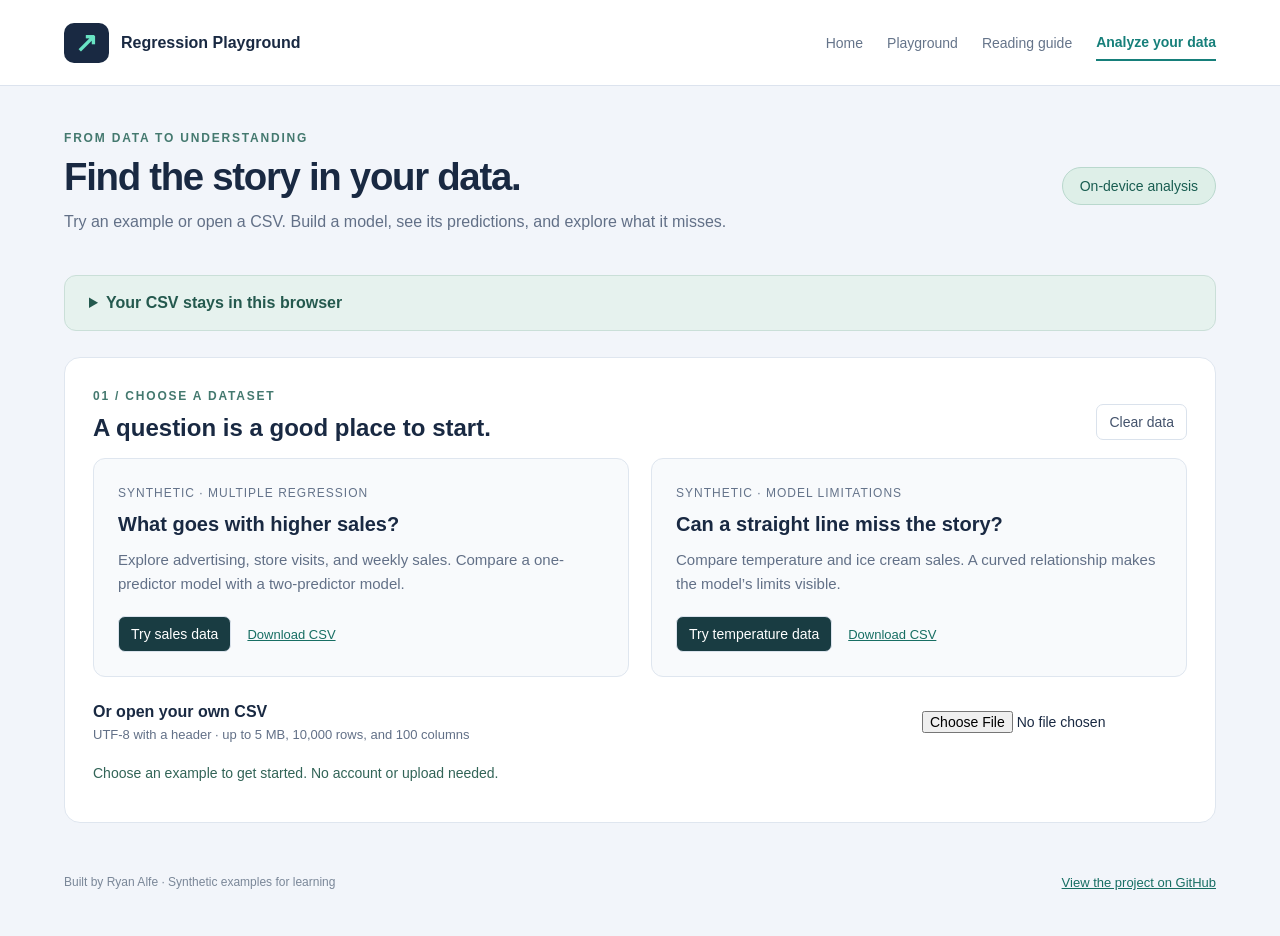
==== analyze.html @ 8134dee3 "new ui and privacy implementation with datasets" ====
<!doctype html>
<html lang="en">
<head>
  <meta charset="utf-8">
  <meta name="viewport" content="width=device-width, initial-scale=1">
  <meta http-equiv="Content-Security-Policy" content="default-src 'none'; script-src 'self'; style-src 'self'; img-src 'self' data:; font-src 'self'; connect-src 'none'; form-action 'none'; base-uri 'none'; object-src 'none'; worker-src 'none'">
  <meta name="referrer" content="no-referrer">
  <title>Analyze your data · Regression Playground · Ryan Alfe</title>
  <link rel="icon" href="data:,">
  <link rel="stylesheet" href="style.css">
  <link rel="stylesheet" href="analyze.css">
  <script src="analysis-core.js" defer></script>
  <script src="sample-data.js" defer></script>
  <script src="analyze.js" defer></script>
</head>
<body>
<header><a class="brand" href="index.html"><span class="mark">↗</span> Regression Playground</a><nav aria-label="Main navigation"><a href="index.html">Home</a><a href="playground.html">Playground</a><a href="playground.html#reading-guide">Reading guide</a><a href="analyze.html" aria-current="page">Analyze your data</a></nav></header>
<main class="analyzer">
  <section class="intro"><div><span class="eyebrow">FROM DATA TO UNDERSTANDING</span><h1>Find the story in your data.</h1><p>Try an example or open a CSV. Build a model, see its predictions, and explore what it misses.</p></div><span class="privacy-badge">On-device analysis</span></section>
  <details class="privacy"><summary>Your CSV stays in this browser</summary><p>Files are read and analyzed locally. This analyzer has no upload endpoint, analytics, third-party scripts, or browser storage. Its content security policy blocks network connections from the page. Clear data removes the current file and results from the interface and releases the app’s references; closing the tab ends the session. This is not a guarantee of secure memory erasure.</p><p>Your hosting provider still receives ordinary requests for the website’s public files. Browser extensions and your device are outside this page’s control. Use synthetic examples when sharing your screen.</p></details>
  <section class="analysis-panel" aria-labelledby="start-title"><div class="section-heading"><div><span class="eyebrow">01 / CHOOSE A DATASET</span><h2 id="start-title">A question is a good place to start.</h2></div><button id="clear" type="button">Clear data</button></div>
    <div class="sample-grid">
      <article class="sample-card"><span class="mini-label">SYNTHETIC · MULTIPLE REGRESSION</span><h3>What goes with higher sales?</h3><p>Explore advertising, store visits, and weekly sales. Compare a one-predictor model with a two-predictor model.</p><button type="button" data-sample="sales">Try sales data</button><a href="datasets/synthetic-sales.csv" download>Download CSV</a></article>
      <article class="sample-card"><span class="mini-label">SYNTHETIC · MODEL LIMITATIONS</span><h3>Can a straight line miss the story?</h3><p>Compare temperature and ice cream sales. A curved relationship makes the model’s limits visible.</p><button type="button" data-sample="curve">Try temperature data</button><a href="datasets/synthetic-temperature.csv" download>Download CSV</a></article>
    </div>
    <div class="file-choice"><label for="csv-file"><strong>Or open your own CSV</strong><span>UTF-8 with a header · up to 5 MB, 10,000 rows, and 100 columns</span></label><input id="csv-file" type="file" accept=".csv,text/csv"></div>
    <p id="status" role="status" aria-live="polite">Choose an example to get started. No account or upload needed.</p><p id="error" role="alert" hidden></p>
  </section>
  <section id="dataset-panel" class="analysis-panel" hidden aria-labelledby="dataset-title">
    <span class="eyebrow">02 / BUILD YOUR MODEL</span><h2 id="dataset-title">Your dataset</h2><p id="dataset-summary"></p><p id="sample-prompt" class="sample-prompt"></p>
    <details><summary>Preview the first 8 rows</summary><div class="table-scroll" id="preview"></div></details>
    <div class="model-controls"><div><label for="outcome">Outcome (y): what are you explaining?</label><select id="outcome"></select></div><fieldset><legend>Predictors (X): what might explain it?</legend><div id="predictors"></div></fieldset></div>
    <p class="help">Select 1–10 numeric predictors. Blank, nonnumeric, and nonfinite values in selected columns are excluded, never treated as zero. Avoid IDs or category codes as continuous predictors.</p>
    <button id="run" class="primary-button" type="button">Run regression</button>
  </section>
  <section id="model-results" hidden aria-labelledby="results-title">
    <div class="section-heading"><div><span class="eyebrow">03 / READ THE RELATIONSHIP</span><h2 id="results-title" tabindex="-1">What does your model tell you?</h2></div></div>
    <p id="row-summary"></p><div id="metrics" class="metrics-grid"></div><p class="help">These are training results, measured on the same rows used to fit the model. They do not measure accuracy on new data or establish cause and effect.</p>
    <div class="plots-grid">
      <article class="analysis-panel"><h3>The relationship</h3><label for="plot-predictor">Show predictor</label><select id="plot-predictor"></select><div id="relationship-chart"></div><p id="relationship-note"></p></article>
      <article class="analysis-panel"><h3>How close are the predictions?</h3><div id="prediction-chart"></div><p>Points on the dashed line are predicted exactly. Points above it were underpredicted; points below it were overpredicted.</p></article>
      <article class="analysis-panel"><h3>What does the model miss?</h3><div id="residual-chart"></div><p>Residual = actual − predicted. Look for a curve or widening spread instead of a random cloud around zero.</p></article>
      <article class="analysis-panel"><h3>How big are the errors?</h3><div id="error-chart"></div><p>Bars count rows by prediction error. Values near zero mean smaller errors; long tails reveal unusually large misses. This alone does not test all model assumptions.</p></article>
    </div><p id="plot-sampling" class="help"></p>
    <section class="analysis-panel"><h3>Explain the coefficients</h3><div id="coefficients" class="table-scroll"></div><p>Each slope is the predicted change in the outcome for a one-unit increase in that predictor, holding other included predictors constant. The intercept is the predicted outcome when all predictors are zero, which may be outside the data’s range.</p><p class="help">Coefficients use their original units; their sizes do not rank predictor importance. This browser analyzer reports descriptive OLS estimates, without p-values or confidence intervals.</p></section>
  </section>
  <noscript><p>Enable JavaScript for on-device regression. Your file will not be uploaded.</p></noscript>
  <footer><span>Built by Ryan Alfe · Synthetic examples for learning</span><a href="https://github.com/ryanalfe/Regression-Playground">View the project on GitHub</a></footer>
</main>
</body>
</html>
---- style.css ----
:root{font-family:'DM Sans',sans-serif;color:#192942;background:#f2f5fa;font-size:16px}*{box-sizing:border-box}body{margin:0}header{height:86px;display:flex;align-items:center;justify-content:space-between;padding:0 5%;border-bottom:1px solid #dce3ee;background:white}.brand{font-weight:800;text-decoration:none;color:inherit;font-family:Manrope,sans-serif;display:flex;align-items:center;gap:12px}.mark{background:#192942;color:#69e3c4;border-radius:10px;padding:4px 11px;font-size:27px}.byline{font-size:14px;color:#637086}main{max-width:1440px;margin:auto;padding:42px 5% 22px}.intro{display:flex;justify-content:space-between;align-items:center;margin-bottom:30px}.eyebrow{font-size:12px;letter-spacing:1.8px;font-weight:800;color:#44796f}h1{font-family:Manrope,sans-serif;font-size:clamp(26px,3vw,39px);letter-spacing:-1.3px;margin:9px 0 10px}p{line-height:1.6;color:#627087;margin:0}.badge,.mini-label{font-size:12px;letter-spacing:1px;color:#64738a}.workspace{display:grid;grid-template-columns:minmax(0,1fr) 300px;gap:24px}.canvas-panel,.residual-panel,.explanation{background:white;border:1px solid #dfe6ef;border-radius:16px;overflow:hidden}.panel-top{display:flex;align-items:center;justify-content:space-between;gap:12px;padding:24px 26px 18px}h2{font-family:Manrope,sans-serif;font-size:18px;margin:0 0 5px}.panel-top p{font-size:14px}button{font:inherit;font-size:14px;border:1px solid #dae2ec;background:white;border-radius:7px;padding:9px 12px;color:#44536c;cursor:pointer}button:hover{background:#edf5f4}button:focus-visible,input:focus-visible{outline:3px solid #119782;outline-offset:3px}.scenarios{display:flex;gap:7px;flex-wrap:wrap;padding:0 26px 8px}.scenarios button{font-size:13px;border-color:transparent;background:#f3f5f9}.scenarios button[aria-pressed=true]{background:#193c42;color:white}.chart-wrap{padding:0 12px}svg{width:100%;display:block;overflow:visible}#plot{touch-action:none}svg text{font-family:'DM Sans',sans-serif;fill:#6b7a8e;font-size:13px}.point{cursor:grab;fill:#167f7a;stroke:white;stroke-width:2}.point:focus{stroke:#162e4d;stroke-width:4;outline:none}.chart-footer{display:flex;justify-content:space-between;gap:12px;font-size:13px;padding:0 26px 18px;color:#53627a;align-items:center}.chart-footer span{display:flex;align-items:center;gap:7px}i{width:8px;height:8px;border-radius:50%;background:#167f7a;display:inline-block}.line-key{width:22px;height:2px;border-radius:0;background:#4567cd;margin-left:12px}input{accent-color:#167f7a}.hint{background:#f8fafc;border-top:1px solid #edf0f6;padding:13px 26px;font-size:13px;color:#6b7890}.results{background:#192942;border-radius:16px;padding:27px 24px;color:white}.results .eyebrow{color:#72dbca}.equation{font-size:23px;font-family:Manrope,sans-serif;font-weight:700;margin:23px 0 25px;min-height:33px}.metric{display:flex;justify-content:space-between;padding:18px 0;border-top:1px solid #34435b;gap:10px}.metric span{font-size:15px}.metric small{display:block;font-size:12px;color:#a9b7c9;margin-top:5px}.metric strong{font-family:Manrope,sans-serif;font-size:25px;color:#8aead5}.interpretation{font-size:14px;line-height:1.6;color:#c3cedb;margin-top:8px}.challenge{padding:25px 23px;background:#e0f2ed;border:1px solid #c6e3da;border-radius:14px;margin-top:19px}.challenge h3{margin:10px 0;font-size:18px}.challenge p{font-size:14px;color:#486860}.bottom-grid{display:grid;grid-template-columns:1.25fr 1fr;gap:24px;margin-top:24px}.residual-panel{padding-bottom:18px}.residual-panel svg{padding:0 20px}.footnote{padding:0 26px;font-size:13px}.explanation{padding:25px 28px}.explanation h2{font-size:22px;margin:10px 0 18px}.explanation p{font-size:14px;margin-top:13px}.explanation b{color:#293d57}footer{display:flex;justify-content:space-between;gap:15px;font-size:12px;color:#7a8798;padding-top:28px}@media(max-width:1050px){.workspace{grid-template-columns:minmax(0,1fr) 270px}.badge{display:none}.chart-footer{flex-wrap:wrap}}@media(max-width:800px){header{padding:18px 5%;height:auto}.byline{display:none}main{padding-top:28px}.workspace,.bottom-grid{grid-template-columns:1fr}aside{display:grid;grid-template-columns:1fr 1fr;gap:16px}.challenge{margin-top:0}.panel-top{padding:20px}.scenarios{padding:0 20px 8px}.intro p{font-size:14px}footer{flex-direction:column}.mini-label{display:none}}@media(max-width:500px){aside{grid-template-columns:1fr}.panel-top{align-items:flex-start}.panel-top button{font-size:12px}.chart-footer,.hint{padding-left:18px;padding-right:18px}.brand{font-size:15px}.equation{margin:16px 0}.metric{padding:12px 0}}
nav{display:flex;gap:24px;align-items:center}nav a{font-size:14px;text-decoration:none;color:#65748a;padding:9px 0}nav a[aria-current]{color:#167f7a;border-bottom:2px solid #167f7a;font-weight:700}a:focus-visible,summary:focus-visible{outline:3px solid #168c7b;outline-offset:5px}.home-hero{display:grid;grid-template-columns:1.6fr 1fr;gap:65px;padding:36px 0 60px;align-items:center}.home h1{font-size:clamp(32px,4vw,52px);line-height:1.17;margin:18px 0 24px}.home-lead{font-size:19px;color:#334962;margin-bottom:18px}.home-hero p{max-width:700px}.primary-link{display:inline-flex;background:#193c42;color:white;text-decoration:none;padding:15px 21px;border-radius:8px;gap:30px;margin:30px 18px 15px 0;font-weight:600}.secondary-link{font-size:14px;color:#246d65}.home-note{background:#192942;color:white;padding:40px 32px;border-radius:16px}.home-note .eyebrow{color:#87ddca}.home-note p{font-family:Manrope,sans-serif;font-size:28px;line-height:1.5;color:white;margin:25px 0}.home-note>span:last-child{font-size:15px;line-height:1.8;color:#b7c8d9}.note-line{height:2px;width:60px;background:#76dfc5;margin:30px 0}.home-learning{border-top:1px solid #d6e0eb;padding:38px 0;display:grid;grid-template-columns:1fr 2fr;gap:45px}.home-learning h2{font-size:25px;line-height:1.4;margin-top:12px}.home-topics{display:grid;grid-template-columns:repeat(3,1fr);gap:25px}.home-topics article>span{font-family:Manrope,sans-serif;font-size:24px;color:#2b8b7c}.home-topics h3{font-size:17px;margin:14px 0 10px}.home-topics p{font-size:15px}.home-purpose{background:white;border:1px solid #dfe6ef;border-radius:15px;padding:35px 40px;margin:20px 0}.home-purpose h2{font-size:27px;margin:13px 0 18px}.home-purpose p{max-width:850px;margin-top:14px}.reading-guide{margin-top:48px;scroll-margin-top:25px}.guide-heading{max-width:740px;margin-bottom:25px}.guide-heading h2{font-size:29px;margin:12px 0}.reading-guide details{background:white;border:1px solid #dce4ef;border-radius:10px;margin:12px 0;overflow:hidden}.reading-guide summary{padding:22px 25px;font-size:17px;font-weight:600;cursor:pointer}.reading-guide details[open] summary{border-bottom:1px solid #edf1f5;color:#166e64}.lesson{max-width:940px;padding:8px 26px 25px}.lesson p{margin-top:17px;color:#4e6076;font-size:16px}.lesson .formula{font-family:Manrope,sans-serif;font-size:23px;color:#163d43;font-weight:700}.lesson .exercise{background:#e9f5f1;padding:17px 20px;border-left:3px solid #248775;border-radius:3px;color:#345e55}.takeaway{padding:25px 30px;background:#e3edf7;border-radius:12px;margin-top:24px}.takeaway h3{margin:0 0 15px}.takeaway li{line-height:1.7;margin:10px 0;color:#445b73}.takeaway p{font-size:14px}.explanation a{color:#176e63}@media(max-width:900px){.home-hero{gap:28px;grid-template-columns:1.4fr 1fr}.home-note{padding:30px 24px}.home-note p{font-size:23px}.home-learning{grid-template-columns:1fr;gap:20px}}@media(max-width:650px){header{flex-wrap:wrap;gap:15px}nav{gap:22px}.home-hero{grid-template-columns:1fr;padding-top:12px;gap:25px}.home-topics{grid-template-columns:1fr}.home-note p{font-size:25px}.home-purpose{padding:25px}.home-hero h1 br{display:none}.reading-guide summary{padding:19px;font-size:16px}.lesson{padding:4px 19px 22px}.takeaway{padding:23px 19px}.takeaway ol{padding-left:22px}.guide-heading h2{font-size:26px}}
.secondary-link{display:inline-block;margin:10px 0;line-height:1.5}
---- analyze.css ----
.analyzer{max-width:1400px}.analyzer h2{font-size:24px;margin:10px 0 16px}.analyzer h3{margin:0 0 12px;font-size:20px}.analyzer p{margin:10px 0}.privacy-badge{white-space:nowrap;background:#deefe8;color:#195d51;border:1px solid #b9d8cd;border-radius:24px;padding:10px 17px;font-size:14px}.privacy{background:#e6f2ee;border:1px solid #cadfd8;border-radius:12px;padding:18px 24px;margin-bottom:26px}.privacy summary{font-weight:700;cursor:pointer;color:#24594e}.privacy p{color:#385c53;font-size:14px;max-width:1000px}.analysis-panel{padding:28px;background:#fff;border:1px solid #dfe6ef;border-radius:16px;margin-bottom:24px;min-width:0}.section-heading{display:flex;justify-content:space-between;align-items:center;gap:18px}.sample-grid,.plots-grid{display:grid;grid-template-columns:1fr 1fr;gap:22px}.sample-card{padding:24px;border:1px solid #dfe6ef;border-radius:12px;background:#f8fafc}.sample-card h3{margin-top:12px}.sample-card p{font-size:15px}.sample-card button{background:#193c42;color:#fff;margin:10px 16px 0 0}.sample-card a,.analyzer footer a{font-size:13px;color:#176e63}.file-choice{display:flex;justify-content:space-between;gap:20px;align-items:center;padding:26px 0 10px}.file-choice label span{display:block;font-size:13px;color:#627087;margin-top:6px}input[type=file]{max-width:100%;font:inherit;font-size:14px}#status{font-size:14px;color:#326457}#error{padding:14px;background:#fff1ed;color:#913722;border-radius:8px}select{font:inherit;width:100%;padding:12px;background:#f8fafc;border:1px solid #ced8e3;border-radius:7px;color:#192942;margin-top:8px}select:focus-visible{outline:3px solid #168c7b;outline-offset:3px}.model-controls{display:grid;grid-template-columns:1fr 1.5fr;gap:30px;margin:25px 0 12px}fieldset{min-width:0;border:0;padding:0;margin:0}legend,.model-controls>div>label{font-weight:600}#predictors{display:flex;flex-wrap:wrap;gap:10px;margin-top:12px}#predictors label{padding:10px;background:#f2f5fa;border-radius:7px;overflow-wrap:anywhere}.help{font-size:13px!important;line-height:1.6;color:#617088}.primary-button{background:#193c42;color:#fff;margin-top:14px;padding:13px 24px}button:disabled{opacity:.5;cursor:not-allowed}.table-scroll{overflow-x:auto;margin:14px 0}table{border-collapse:collapse;width:100%;font-size:14px;text-align:left}th,td{padding:10px 14px;border-bottom:1px solid #e3e9ef;max-width:300px;overflow-wrap:anywhere}th{background:#f3f6fa;font-weight:600}.sample-prompt{color:#246354;background:#eff7f3;padding:13px;border-radius:7px}.sample-prompt:empty{display:none}.metrics-grid{display:grid;grid-template-columns:repeat(3,1fr);gap:20px;margin-top:20px}.metric-card{background:#192942;color:#d2dfeb;padding:24px;border-radius:12px}.metric-card strong{display:block;font-size:32px;color:#8aead5;margin-top:12px}.plots-grid{margin-top:25px}.plots-grid .analysis-panel{margin:0}.plots-grid p{font-size:14px}.plots-grid svg{margin:14px 0}.plots-grid select{max-width:100%;font-size:14px}.analyzer summary{cursor:pointer}.analyzer [hidden]{display:none!important}.analyzer #model-results{scroll-margin-top:24px}.analyzer footer{padding-bottom:24px}@media(max-width:800px){.sample-grid,.plots-grid,.model-controls{grid-template-columns:1fr}.file-choice{align-items:flex-start;flex-direction:column}.intro{align-items:flex-start;gap:15px;flex-direction:column}.analysis-panel{padding:20px}.metrics-grid{gap:10px}.metric-card{padding:17px}.metric-card strong{font-size:25px}}@media(max-width:500px){nav{flex-wrap:wrap;gap:8px 16px}.metrics-grid{grid-template-columns:1fr}.metric-card{display:flex;justify-content:space-between;align-items:center}.metric-card strong{margin:0}.section-heading{align-items:flex-start}.analyzer h2{font-size:21px}}
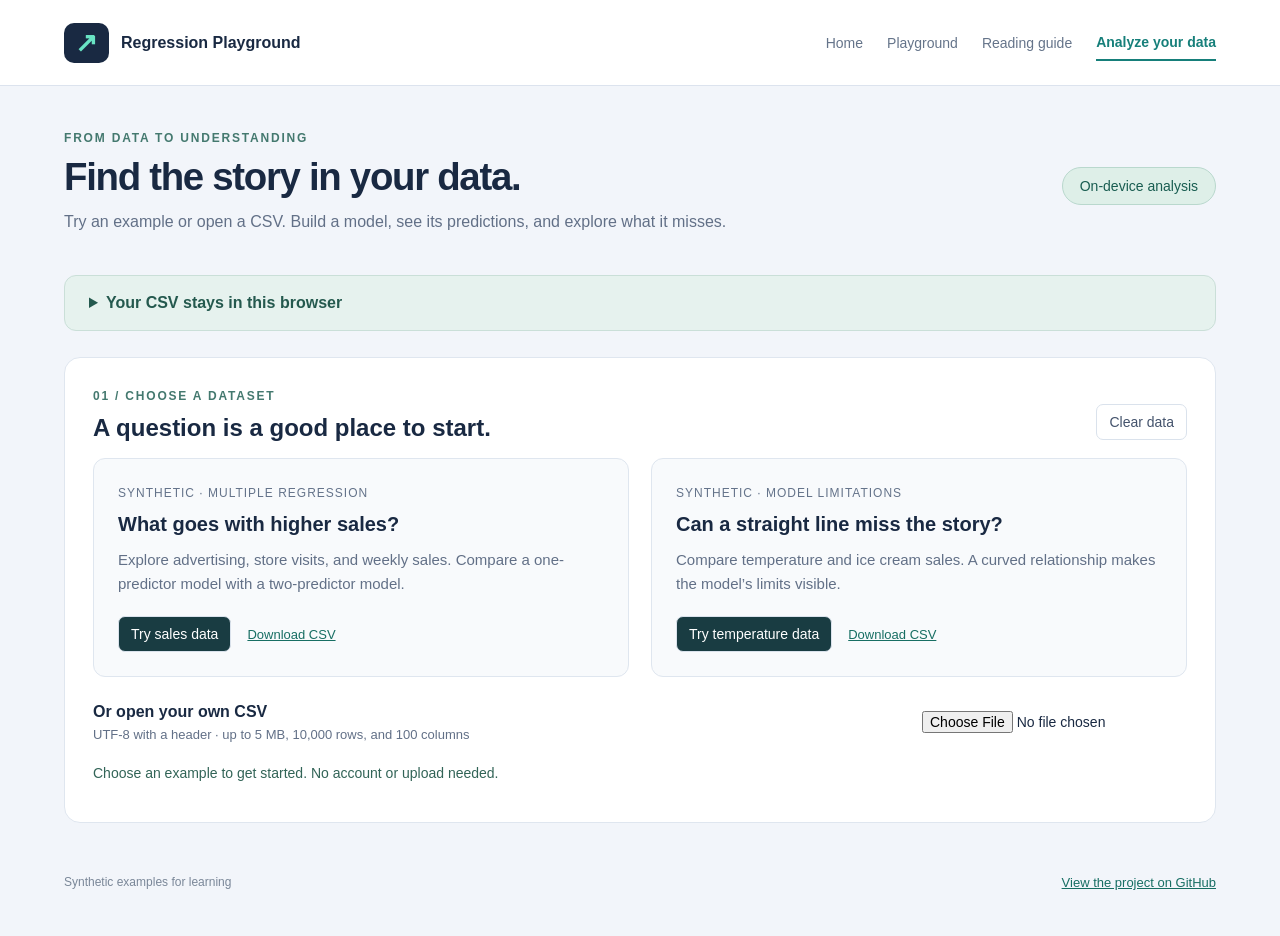
==== commit 2a7359d6: "Update analyze.html" ====
--- a/analyze.html
+++ b/analyze.html
@@ -45,7 +45,7 @@
     <section class="analysis-panel"><h3>Explain the coefficients</h3><div id="coefficients" class="table-scroll"></div><p>Each slope is the predicted change in the outcome for a one-unit increase in that predictor, holding other included predictors constant. The intercept is the predicted outcome when all predictors are zero, which may be outside the data’s range.</p><p class="help">Coefficients use their original units; their sizes do not rank predictor importance. This browser analyzer reports descriptive OLS estimates, without p-values or confidence intervals.</p></section>
   </section>
   <noscript><p>Enable JavaScript for on-device regression. Your file will not be uploaded.</p></noscript>
-  <footer><span>Built by Ryan Alfe · Synthetic examples for learning</span><a href="https://github.com/ryanalfe/Regression-Playground">View the project on GitHub</a></footer>
+  <footer><span>Synthetic examples for learning</span><a href="https://github.com/ryanalfe/Regression-Playground">View the project on GitHub</a></footer>
 </main>
 </body>
 </html>
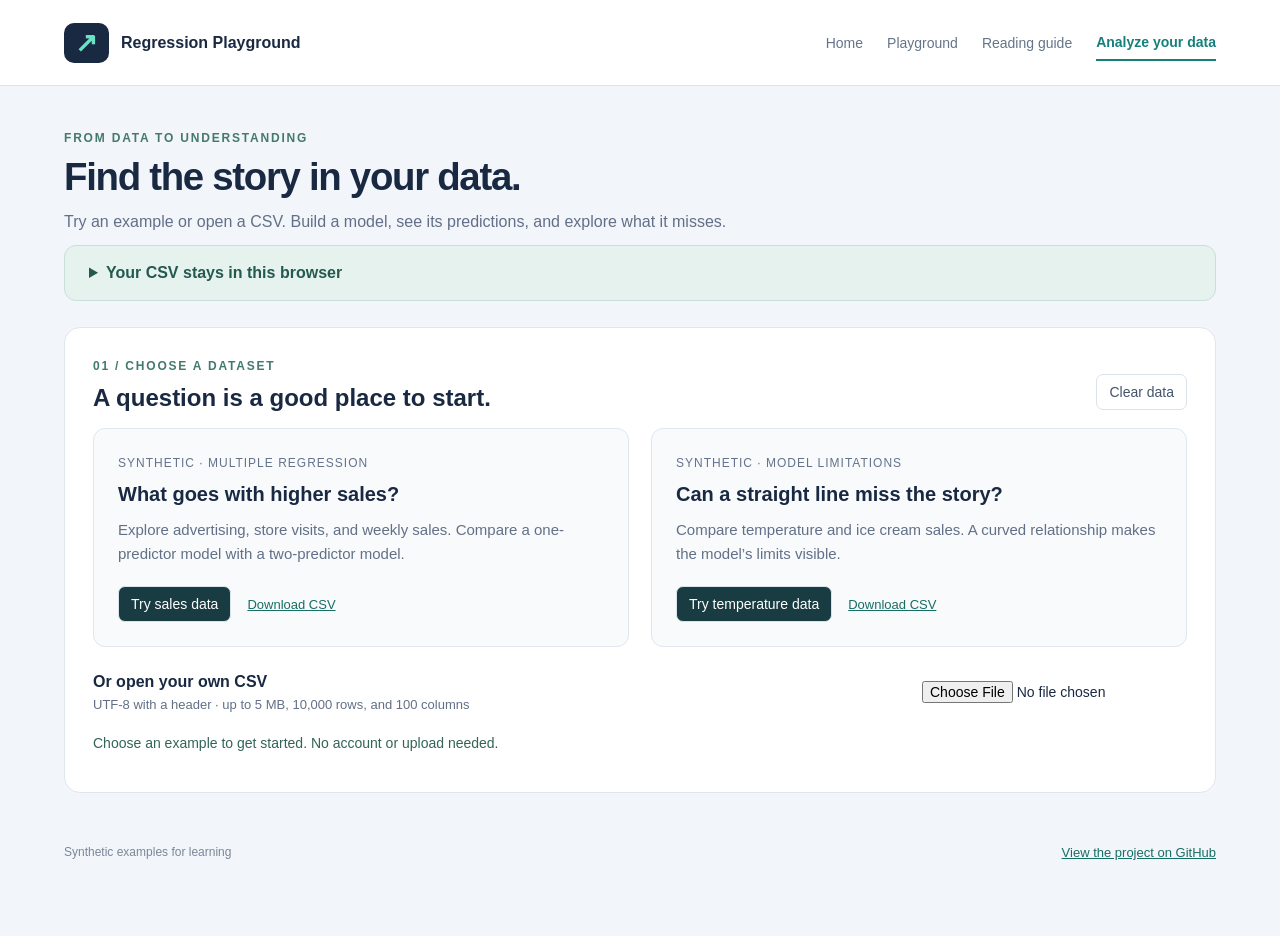
==== commit e70a2d9a: "Update analyze.html" ====
--- a/analyze.html
+++ b/analyze.html
@@ -16,7 +16,7 @@
 <body>
 <header><a class="brand" href="index.html"><span class="mark">↗</span> Regression Playground</a><nav aria-label="Main navigation"><a href="index.html">Home</a><a href="playground.html">Playground</a><a href="playground.html#reading-guide">Reading guide</a><a href="analyze.html" aria-current="page">Analyze your data</a></nav></header>
 <main class="analyzer">
-  <section class="intro"><div><span class="eyebrow">FROM DATA TO UNDERSTANDING</span><h1>Find the story in your data.</h1><p>Try an example or open a CSV. Build a model, see its predictions, and explore what it misses.</p></div><span class="privacy-badge">On-device analysis</span></section>
+  <section class="intro"><div><span class="eyebrow">FROM DATA TO UNDERSTANDING</span><h1>Find the story in your data.</h1><p>Try an example or open a CSV. Build a model, see its predictions, and explore what it misses.
   <details class="privacy"><summary>Your CSV stays in this browser</summary><p>Files are read and analyzed locally. This analyzer has no upload endpoint, analytics, third-party scripts, or browser storage. Its content security policy blocks network connections from the page. Clear data removes the current file and results from the interface and releases the app’s references; closing the tab ends the session. This is not a guarantee of secure memory erasure.</p><p>Your hosting provider still receives ordinary requests for the website’s public files. Browser extensions and your device are outside this page’s control. Use synthetic examples when sharing your screen.</p></details>
   <section class="analysis-panel" aria-labelledby="start-title"><div class="section-heading"><div><span class="eyebrow">01 / CHOOSE A DATASET</span><h2 id="start-title">A question is a good place to start.</h2></div><button id="clear" type="button">Clear data</button></div>
     <div class="sample-grid">
